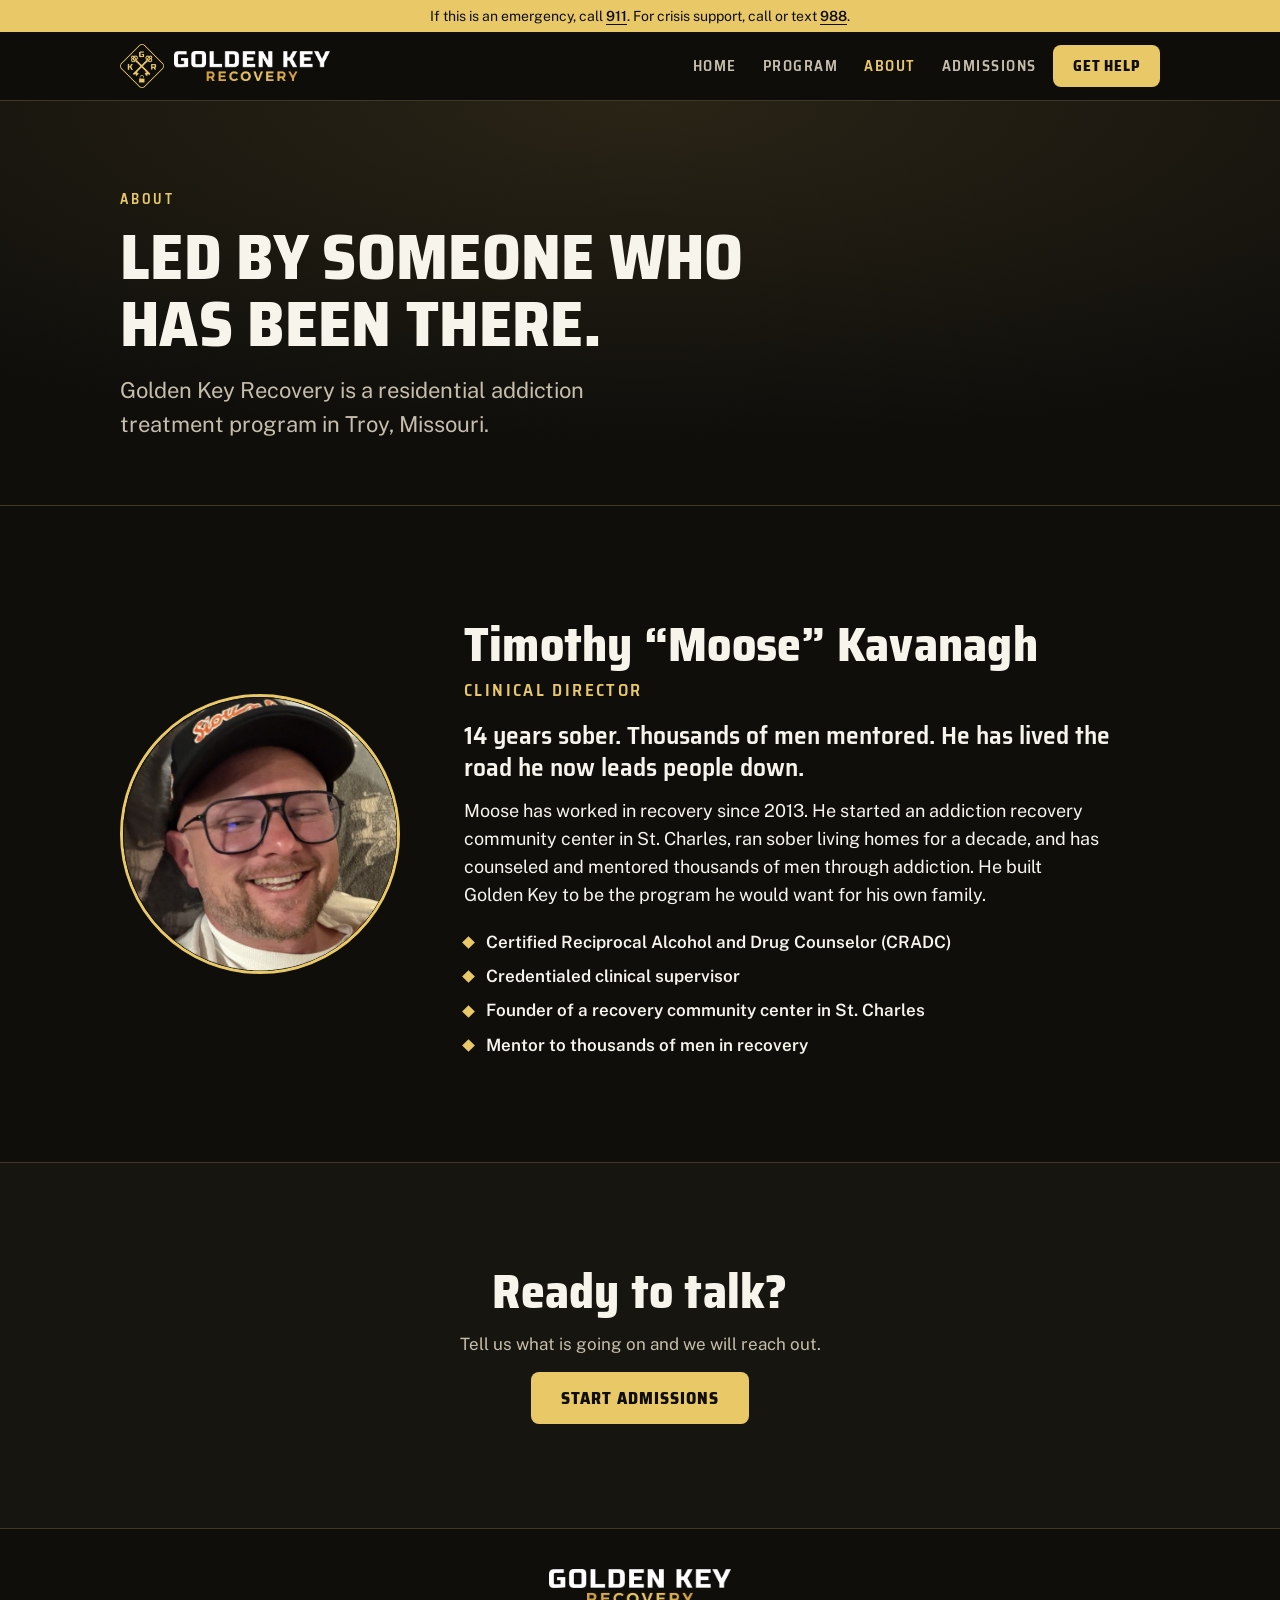
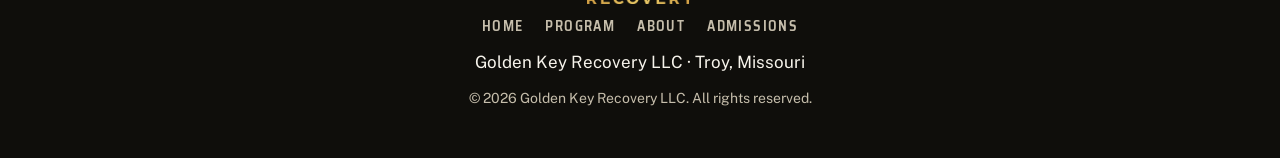
==== about.html @ 601ccec9 "About: center photo on face" ====
<!doctype html>
<html lang="en">
<head>
<meta charset="utf-8">
<meta name="viewport" content="width=device-width, initial-scale=1, viewport-fit=cover">
<title>About | Golden Key Recovery</title>
<meta name="description" content="Meet Timothy "Moose" Kavanagh, Clinical Director of Golden Key Recovery in Troy, Missouri.">
<!-- Preview build. Remove this robots tag at public launch. -->
<meta name="robots" content="noindex, nofollow">
<meta name="theme-color" content="#0F0E0B">
<link rel="icon" href="assets/favicon.png">
<link rel="stylesheet" href="css/style.css">
</head>
<body>

<a class="skip" href="#main">Skip to content</a>

<div class="strip">If this is an emergency, call <a href="tel:911">911</a>. For crisis support, call or text <a href="tel:988">988</a>.</div>

<header class="head">
  <div class="wrap head-row">
    <a class="brand" href="index.html" aria-label="Golden Key Recovery home">
      <img class="brand-mark" src="assets/mark.png" alt="" width="44" height="44">
      <img class="brand-word" src="assets/wordmark.png" alt="Golden Key Recovery" width="156" height="30">
    </a>
    <nav class="nav" aria-label="Main">
      <a href="index.html">Home</a>
      <a href="program.html">Program</a>
      <a href="about.html" aria-current="page">About</a>
      <a href="admissions.html">Admissions</a>
    </nav>
    <a class="btn btn-gold btn-sm head-cta" href="admissions.html">Get help</a>
  </div>
</header>

<main id="main">

<section class="page-top" aria-labelledby="page-title">
  <div class="wrap">
    <p class="label">About</p>
    <h1 id="page-title">Led by someone who has been there.</h1>
    <p class="lead">Golden Key Recovery is a residential addiction treatment program in Troy, Missouri.</p>
  </div>
</section>

<section class="band" aria-labelledby="h-about">
  <div class="wrap about">
    <img class="portrait" src="assets/moose-portrait.jpg" alt="Timothy &ldquo;Moose&rdquo; Kavanagh" width="280" height="280">
    <div class="about-text">
      <h2 id="h-about">Timothy &ldquo;Moose&rdquo; Kavanagh</h2>
      <p class="role">Clinical Director</p>
      <p class="bio-lead">14 years sober. Thousands of men mentored. He has lived the road he now leads people down.</p>
      <p>Moose has worked in recovery since 2013. He started an addiction recovery community center in St. Charles, ran sober living homes for a decade, and has counseled and mentored thousands of men through addiction. He built Golden Key to be the program he would want for his own family.</p>
      <ul class="creds">
        <li>Certified Reciprocal Alcohol and Drug Counselor (CRADC)</li>
        <li>Credentialed clinical supervisor</li>
        <li>Founder of a recovery community center in St. Charles</li>
        <li>Mentor to thousands of men in recovery</li>
      </ul>
    </div>
  </div>
</section>

<section class="band band-alt cta-band">
  <div class="wrap cta-inner">
    <h2>Ready to talk?</h2>
    <p>Tell us what is going on and we will reach out.</p>
    <a class="btn btn-gold" href="admissions.html">Start admissions</a>
  </div>
</section>

</main>

<footer class="foot">
  <div class="wrap foot-row">
    <img src="assets/wordmark.png" alt="Golden Key Recovery" width="182" height="35">
    <nav class="foot-nav" aria-label="Footer">
      <a href="index.html">Home</a>
      <a href="program.html">Program</a>
      <a href="about.html">About</a>
      <a href="admissions.html">Admissions</a>
    </nav>
    <p>Golden Key Recovery LLC &middot; Troy, Missouri</p>
    <p class="fine">&copy; 2026 Golden Key Recovery LLC. All rights reserved.</p>
  </div>
</footer>

<script src="js/main.js" defer></script>
</body>
</html>
---- css/style.css ----
/* Golden Key Recovery. Brand: black, gold, white. Saira Semi Condensed + Public Sans. */

@font-face{font-family:"Saira Semi Condensed";src:url("../assets/fonts/saira-semi-condensed-latin-600-normal.woff2") format("woff2");font-weight:600;font-display:swap}
@font-face{font-family:"Saira Semi Condensed";src:url("../assets/fonts/saira-semi-condensed-latin-800-normal.woff2") format("woff2");font-weight:800;font-display:swap}
@font-face{font-family:"Public Sans";src:url("../assets/fonts/public-sans-latin-400-normal.woff2") format("woff2");font-weight:400;font-display:swap}
@font-face{font-family:"Public Sans";src:url("../assets/fonts/public-sans-latin-600-normal.woff2") format("woff2");font-weight:600;font-display:swap}

:root{
  --bg:#0F0E0B; --bg-alt:#17150F; --panel:#1D1A13;
  --fg:#F7F4EC; --muted:#C6BEAC; --line:#3F3829;
  --gold:#E8C867; --gold-deep:#CF9C40; --on-gold:#0F0E0B;
  --error:#FFB4A8;
  --display:"Saira Semi Condensed","Arial Narrow",Arial,sans-serif;
  --text:"Public Sans",-apple-system,"Segoe UI",Roboto,Arial,sans-serif;
  color-scheme:dark;
}

*,*::before,*::after{box-sizing:border-box}
html{scroll-behavior:smooth;scroll-padding-top:84px;-webkit-text-size-adjust:100%}
body{margin:0;background:var(--bg);color:var(--fg);font-family:var(--text);font-size:1.0625rem;line-height:1.55;-webkit-font-smoothing:antialiased}
h1,h2,h3,p,ul{margin:0}
ul{padding:0;list-style:none}
img{max-width:100%;height:auto;display:block}
a{color:inherit;text-underline-offset:.18em}
:focus-visible{outline:3px solid var(--gold);outline-offset:3px;border-radius:4px}

.wrap{width:100%;max-width:1080px;margin-inline:auto;padding-inline:max(20px,env(safe-area-inset-left,0px)) max(20px,env(safe-area-inset-right,0px))}
.skip{position:absolute;left:-9999px}
.skip:focus{left:12px;top:12px;z-index:50;background:var(--gold);color:var(--on-gold);padding:8px 12px;border-radius:6px}

.label{font-family:var(--display);font-weight:600;font-size:.875rem;letter-spacing:.2em;text-transform:uppercase;color:var(--gold)}
h1,h2,h3{font-family:var(--display);font-weight:800;line-height:1.05;letter-spacing:.005em;text-wrap:balance}
h1{font-size:clamp(2.6rem,8vw,5rem);text-transform:uppercase}
h2{font-size:clamp(1.9rem,5vw,3rem);margin-top:10px}
h3{font-size:1.375rem;font-weight:600}

/* Buttons */
.btn{display:inline-flex;align-items:center;justify-content:center;min-height:52px;padding:0 28px;border-radius:8px;border:2px solid transparent;font-family:var(--display);font-weight:800;font-size:1.0625rem;letter-spacing:.06em;text-transform:uppercase;text-decoration:none;cursor:pointer;transition:background .15s,color .15s,border-color .15s}
.btn-gold{background:var(--gold);color:var(--on-gold)}
.btn-gold:hover{background:#F2D98A}
.btn-line{border-color:var(--gold);color:var(--gold)}
.btn-line:hover{background:var(--gold);color:var(--on-gold)}
.btn-sm{min-height:42px;padding:0 18px;font-size:.9375rem}
.btn-wide{width:100%}

/* Top strip and header */
.strip{background:var(--gold);color:var(--on-gold);text-align:center;font-size:.875rem;line-height:1.3;padding:7px 16px}
.strip a{font-weight:600}
.head{position:sticky;top:0;z-index:20;background:rgba(15,14,11,.92);backdrop-filter:blur(8px);border-bottom:1px solid var(--line)}
.head-row{display:flex;align-items:center;gap:16px;min-height:68px}
.brand{display:flex;align-items:center;gap:10px;text-decoration:none;margin-right:auto}
.brand-mark{width:44px;height:44px}
.brand-word{width:156px}
.nav{display:flex;gap:26px}
.nav a{font-family:var(--display);font-weight:600;letter-spacing:.1em;text-transform:uppercase;font-size:.9375rem;text-decoration:none;color:var(--muted)}
.nav a:hover{color:var(--gold)}

/* Hero */
.hero{position:relative;isolation:isolate;display:grid;place-items:center;min-height:min(86vh,820px);padding-block:72px;overflow:hidden;text-align:center;
  background:radial-gradient(120% 90% at 50% 0%,#2A2416 0%,var(--bg) 62%)}
.hero-media,.hero-tint{position:absolute;inset:0;z-index:-1}
.hero-media{display:none}
.hero-video{width:100%;height:100%;object-fit:cover}
.hero[data-video="on"] .hero-media{display:block}
.hero[data-video="on"] .hero-tint{background:linear-gradient(180deg,rgba(15,14,11,.62) 0%,rgba(15,14,11,.5) 45%,rgba(15,14,11,.88) 100%)}
.hero-inner{display:flex;flex-direction:column;align-items:center;gap:18px}
.hero-mark{width:132px;height:132px;margin-bottom:6px}
.lead{font-size:clamp(1.125rem,2.4vw,1.375rem);color:var(--fg);max-width:34ch;text-wrap:balance}
.cta{display:flex;flex-wrap:wrap;gap:12px;justify-content:center;margin-top:10px}

/* Bands */
.band{padding-block:clamp(56px,9vw,104px);border-top:1px solid var(--line)}
.band-alt{background:var(--bg-alt)}

.cards{display:grid;grid-template-columns:repeat(3,1fr);gap:18px;margin-top:36px}
.card{background:var(--panel);border:1px solid var(--line);border-radius:12px;padding:26px 24px 28px}
.num{font-family:var(--display);font-weight:800;font-size:.9375rem;letter-spacing:.14em;color:var(--gold)}
.card h3{margin:10px 0 8px}
.card p{color:var(--muted)}

/* About */
.about{display:grid;grid-template-columns:280px 1fr;gap:clamp(28px,5vw,64px);align-items:center}
.portrait{width:280px;height:280px;border-radius:50%;object-fit:cover;border:3px solid var(--gold)}
.role{font-family:var(--display);font-weight:600;letter-spacing:.14em;text-transform:uppercase;color:var(--gold);margin:6px 0 16px}
.about-text p:not(.label):not(.role){color:var(--muted);max-width:58ch}
.creds{margin-top:20px;display:grid;gap:8px}
.creds li{position:relative;padding-left:22px}
.creds li::before{content:"";position:absolute;left:0;top:.55em;width:9px;height:9px;background:var(--gold);transform:rotate(45deg)}

/* Form */
.form-wrap{display:grid;grid-template-columns:1fr 1.25fr;gap:clamp(28px,5vw,64px);align-items:start}
.form-head p:not(.label){color:var(--muted);margin-top:14px;max-width:40ch}
.form{background:var(--panel);border:1px solid var(--line);border-radius:14px;padding:clamp(20px,3.5vw,32px);display:grid;gap:18px}
.row{display:grid;grid-template-columns:1fr 1fr;gap:16px}
.field{display:grid;gap:6px;min-width:0}
label{font-weight:600;font-size:.9375rem}
.opt{font-weight:400;color:var(--muted)}
input,select,textarea{width:100%;min-height:50px;padding:12px 14px;background:var(--bg);color:var(--fg);border:1.5px solid var(--line);border-radius:8px;font:inherit;font-size:1rem}
textarea{resize:vertical;min-height:108px}
select{appearance:none;-webkit-appearance:none;padding-right:40px;background-image:linear-gradient(45deg,transparent 50%,var(--gold) 50%),linear-gradient(135deg,var(--gold) 50%,transparent 50%);background-position:calc(100% - 20px) 55%,calc(100% - 14px) 55%;background-size:6px 6px;background-repeat:no-repeat}
input:focus,select:focus,textarea:focus{outline:none;border-color:var(--gold);box-shadow:0 0 0 3px rgba(232,200,103,.25)}
.invalid{border-color:var(--error)}
.form-error{color:var(--error);font-size:.9375rem}
.fine{font-size:.875rem;color:var(--muted)}
.form .fine{text-align:center}
[hidden]{display:none !important}

.done{background:var(--panel);border:1px solid var(--gold);border-radius:14px;padding:clamp(28px,5vw,48px);text-align:center;display:grid;justify-items:center;gap:14px}
.done h3{font-size:1.875rem;font-weight:800}
.done p{color:var(--muted);max-width:44ch}

/* Footer */
.foot{border-top:1px solid var(--line);padding-block:40px 48px;padding-bottom:max(48px,env(safe-area-inset-bottom,0px))}
.foot-row{display:grid;justify-items:center;gap:12px;text-align:center}
.foot img{width:182px}

/* Small screens */
@media (max-width:820px){
  .cards{grid-template-columns:1fr}
  .about{grid-template-columns:1fr;justify-items:center;text-align:center}
  .about-text p:not(.label):not(.role){margin-inline:auto}
  .creds{justify-items:start;width:fit-content;margin-inline:auto;text-align:left}
  .portrait{width:220px;height:220px}
  .form-wrap{grid-template-columns:1fr}
}
@media (max-width:560px){
  .nav{display:none}
  .brand-word{width:128px}
  .row{grid-template-columns:1fr}
  .hero{min-height:auto;padding-block:56px 64px}
  .hero-mark{width:104px;height:104px}
  .cta{width:100%}
  .cta .btn{width:100%}
}
@media (prefers-reduced-motion:reduce){
  html{scroll-behavior:auto}
  .btn{transition:none}
}

/* Multi-page additions */
.nav a[aria-current="page"]{color:var(--gold)}
.page-top{padding-block:clamp(48px,8vw,88px) clamp(40px,6vw,64px);background:radial-gradient(120% 120% at 50% 0%,#2A2416 0%,var(--bg) 70%)}
.page-top h1{font-size:clamp(2.2rem,6.5vw,4rem);margin-top:12px}
.page-top .lead{margin-top:16px;max-width:46ch;color:var(--muted)}

.tiles{display:grid;grid-template-columns:repeat(3,1fr);gap:18px}
.tile{display:flex;flex-direction:column;gap:10px;height:100%;background:var(--panel);border:1px solid var(--line);border-radius:12px;padding:28px 24px;text-decoration:none;transition:border-color .15s,transform .15s}
.tile:hover{border-color:var(--gold);transform:translateY(-3px)}
.tile h2{font-size:1.75rem;margin:0}
.tile p{color:var(--muted)}
.go{margin-top:auto;padding-top:14px;font-family:var(--display);font-weight:800;letter-spacing:.08em;text-transform:uppercase;color:var(--gold)}

.split{display:grid;grid-template-columns:1fr 1fr;gap:clamp(28px,5vw,64px);align-items:start}
.creds.big{margin-top:6px;gap:14px;font-size:1.125rem}

.cta-inner{display:grid;justify-items:center;text-align:center;gap:14px}
.cta-inner p{color:var(--muted)}
.cta-inner h2{margin:0}

.form-wrap{grid-template-columns:1fr 1.5fr}
.steps{list-style:none;padding:0;margin:0;display:grid;gap:26px}
.steps h3{margin:6px 0 4px}
.steps p{color:var(--muted)}

.foot-nav{display:flex;flex-wrap:wrap;justify-content:center;gap:8px 22px}
.foot-nav a{font-family:var(--display);font-weight:600;letter-spacing:.1em;text-transform:uppercase;font-size:.875rem;text-decoration:none;color:var(--muted)}
.foot-nav a:hover{color:var(--gold)}

@media (max-width:820px){
  .tiles{grid-template-columns:1fr}
  .split{grid-template-columns:1fr}
  .form-wrap{grid-template-columns:1fr}
}
@media (max-width:700px){
  .head-row{flex-wrap:wrap;padding-block:10px 0;row-gap:6px}
  .nav{display:flex;order:3;width:100%;justify-content:space-between;gap:8px;border-top:1px solid var(--line);padding-block:10px}
  .nav a{font-size:.875rem;letter-spacing:.06em;padding-block:4px}
}
@media (prefers-reduced-motion:reduce){.tile{transition:none}.tile:hover{transform:none}}

/* Hero video */
.hero[data-video="on"]{background:var(--bg)}
.hero[data-video="on"] .hero-tint{background:linear-gradient(180deg,rgba(15,14,11,.66) 0%,rgba(15,14,11,.58) 50%,rgba(15,14,11,.9) 100%)}
.hero[data-video="on"] h1,.hero[data-video="on"] .lead,.hero[data-video="on"] .label{text-shadow:0 2px 18px rgba(0,0,0,.75)}
.hero-note{display:none}
.hero[data-video="on"] .hero-note{display:block;position:absolute;right:16px;bottom:12px;margin:0;font-size:.75rem;letter-spacing:.04em;color:var(--muted);background:rgba(15,14,11,.6);padding:3px 9px;border-radius:999px}

/* About: stronger bio */
.bio-lead{font-family:var(--display);font-weight:600;font-size:clamp(1.3rem,2.6vw,1.6rem);line-height:1.25;color:var(--fg) !important;margin-bottom:14px}
.about-text p:not(.label):not(.role):not(.bio-lead){color:var(--fg);font-size:1.125rem}
.creds li{font-weight:600}
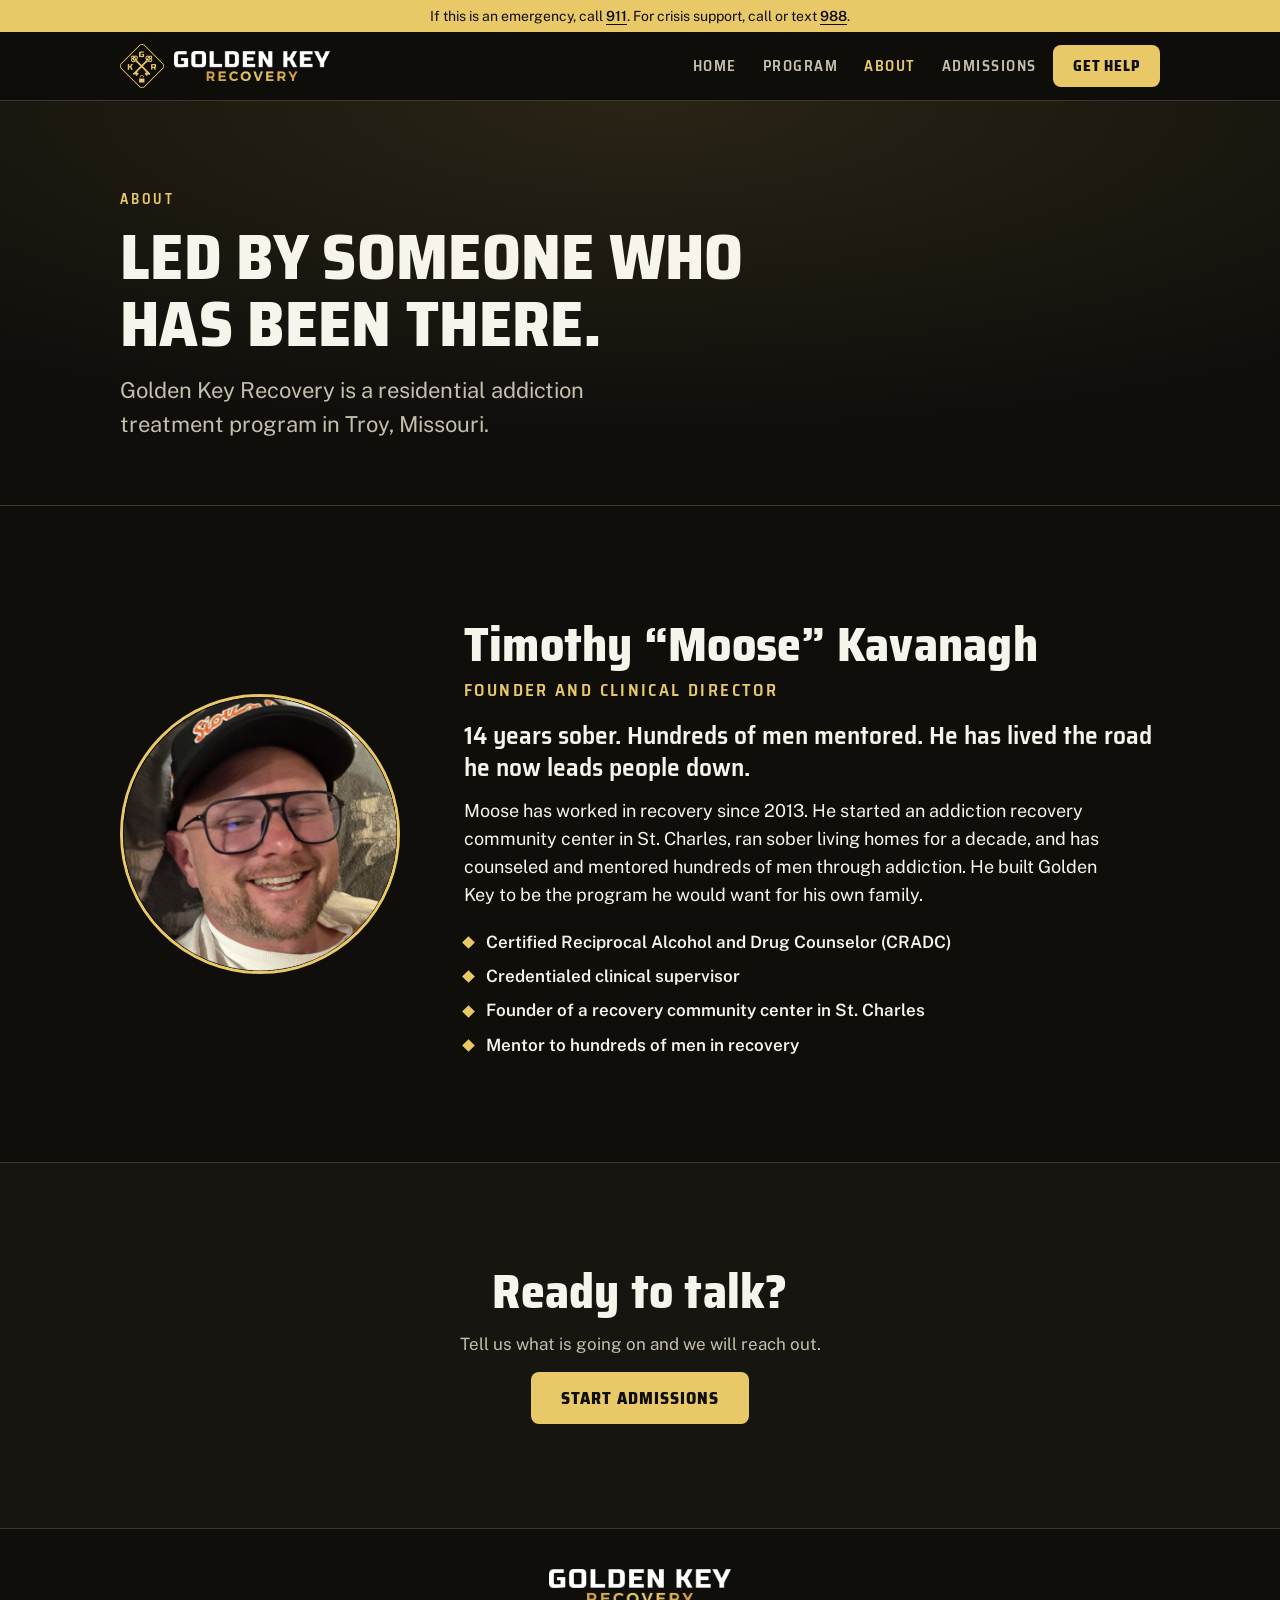
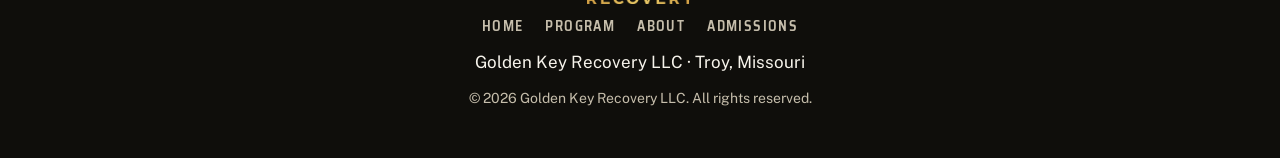
==== commit 141555bd: "Title: Founder and Clinical Director; mentoring claim to hundreds" ====
--- a/about.html
+++ b/about.html
@@ -4,7 +4,7 @@
 <meta charset="utf-8">
 <meta name="viewport" content="width=device-width, initial-scale=1, viewport-fit=cover">
 <title>About | Golden Key Recovery</title>
-<meta name="description" content="Meet Timothy "Moose" Kavanagh, Clinical Director of Golden Key Recovery in Troy, Missouri.">
+<meta name="description" content="Meet Timothy "Moose" Kavanagh, Founder and Clinical Director of Golden Key Recovery in Troy, Missouri.">
 <!-- Preview build. Remove this robots tag at public launch. -->
 <meta name="robots" content="noindex, nofollow">
 <meta name="theme-color" content="#0F0E0B">
@@ -48,14 +48,14 @@
     <img class="portrait" src="assets/moose-portrait.jpg" alt="Timothy &ldquo;Moose&rdquo; Kavanagh" width="280" height="280">
     <div class="about-text">
       <h2 id="h-about">Timothy &ldquo;Moose&rdquo; Kavanagh</h2>
-      <p class="role">Clinical Director</p>
-      <p class="bio-lead">14 years sober. Thousands of men mentored. He has lived the road he now leads people down.</p>
-      <p>Moose has worked in recovery since 2013. He started an addiction recovery community center in St. Charles, ran sober living homes for a decade, and has counseled and mentored thousands of men through addiction. He built Golden Key to be the program he would want for his own family.</p>
+      <p class="role">Founder and Clinical Director</p>
+      <p class="bio-lead">14 years sober. Hundreds of men mentored. He has lived the road he now leads people down.</p>
+      <p>Moose has worked in recovery since 2013. He started an addiction recovery community center in St. Charles, ran sober living homes for a decade, and has counseled and mentored hundreds of men through addiction. He built Golden Key to be the program he would want for his own family.</p>
       <ul class="creds">
         <li>Certified Reciprocal Alcohol and Drug Counselor (CRADC)</li>
         <li>Credentialed clinical supervisor</li>
         <li>Founder of a recovery community center in St. Charles</li>
-        <li>Mentor to thousands of men in recovery</li>
+        <li>Mentor to hundreds of men in recovery</li>
       </ul>
     </div>
   </div>
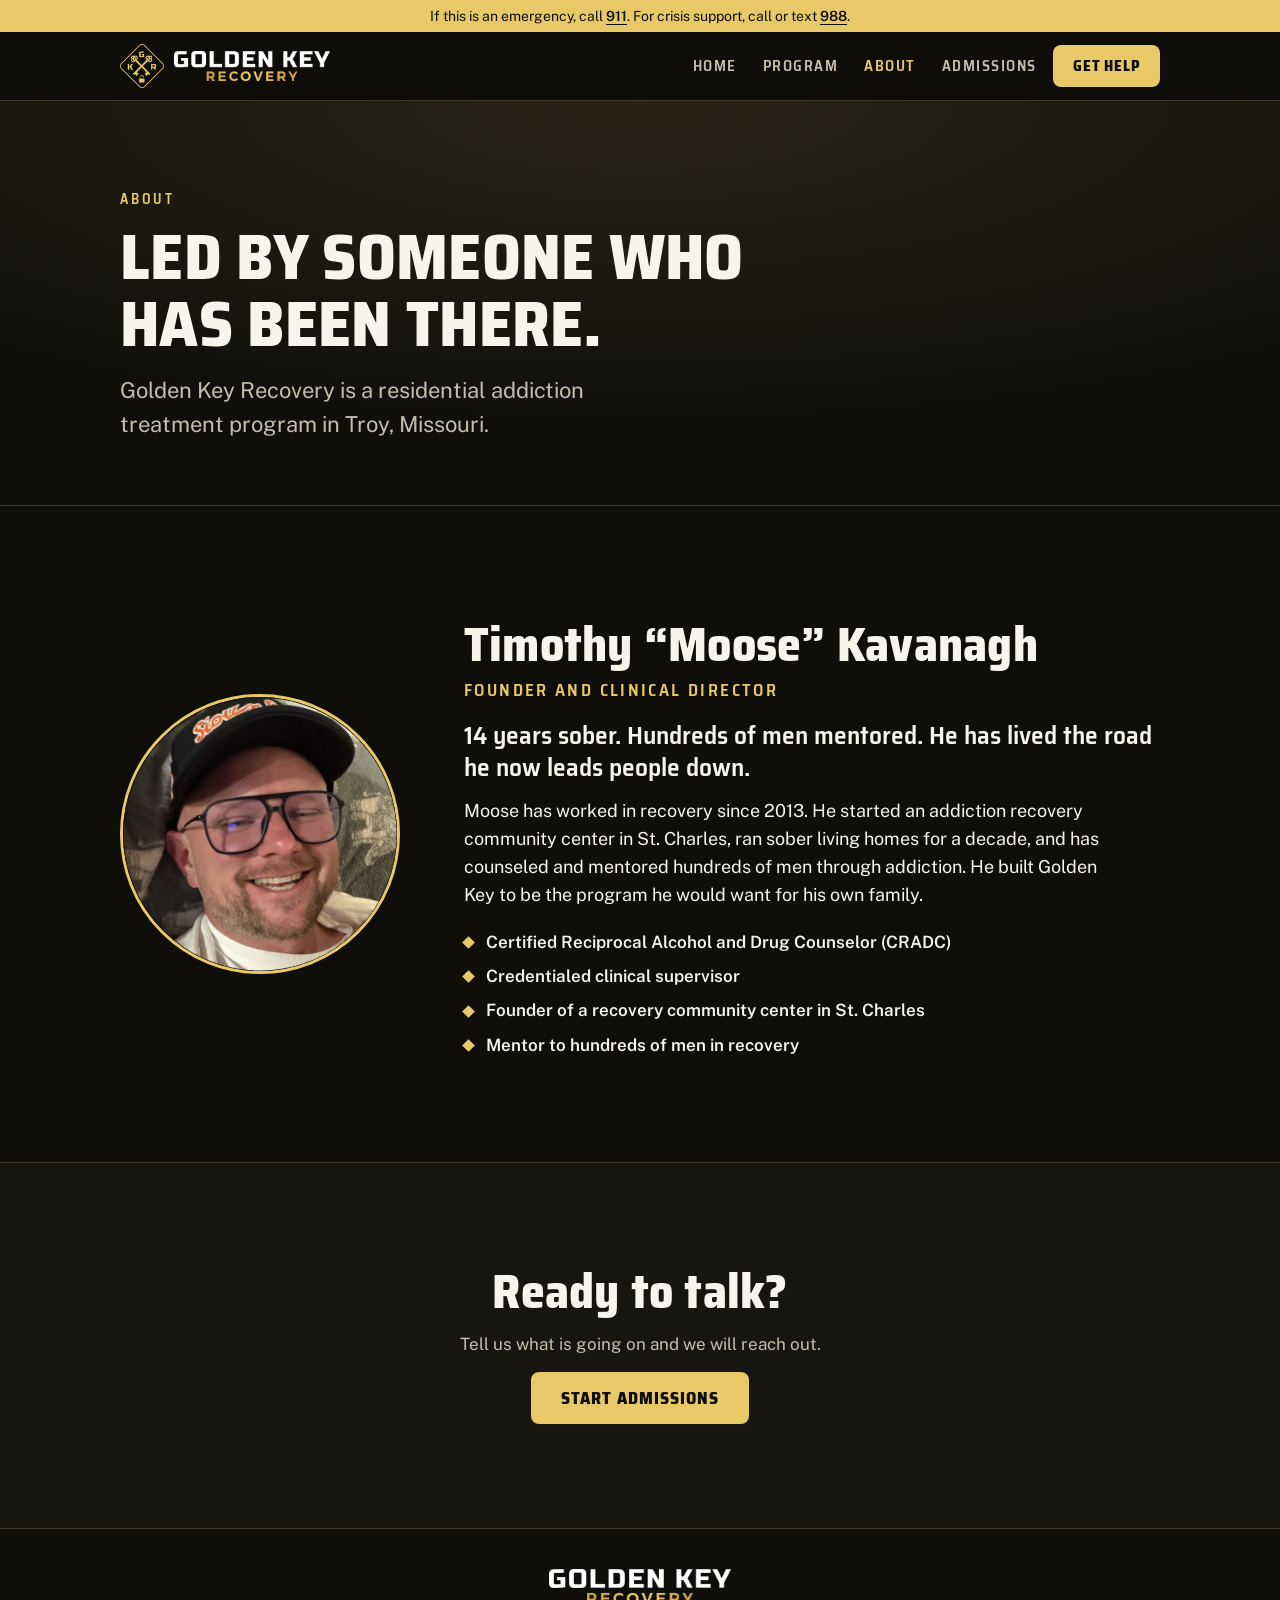
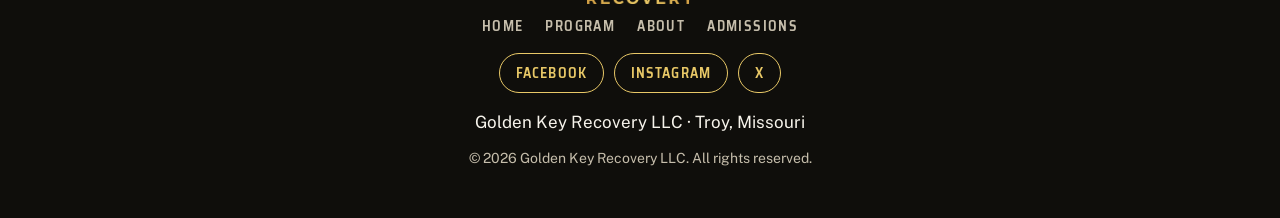
==== commit 12a00e64: "Add social links to footer and signature" ====
--- a/about.html
+++ b/about.html
@@ -4,7 +4,7 @@
 <meta charset="utf-8">
 <meta name="viewport" content="width=device-width, initial-scale=1, viewport-fit=cover">
 <title>About | Golden Key Recovery</title>
-<meta name="description" content="Meet Timothy "Moose" Kavanagh, Founder and Clinical Director of Golden Key Recovery in Troy, Missouri.">
+<meta name="description" content="Meet Timothy Kavanagh, Founder and Clinical Director of Golden Key Recovery in Troy, Missouri.">
 <!-- Preview build. Remove this robots tag at public launch. -->
 <meta name="robots" content="noindex, nofollow">
 <meta name="theme-color" content="#0F0E0B">
@@ -80,6 +80,11 @@
       <a href="about.html">About</a>
       <a href="admissions.html">Admissions</a>
     </nav>
+    <ul class="social" aria-label="Social media">
+      <li><a href="https://www.facebook.com/GoldenKeyRecovery" target="_blank" rel="noopener">Facebook</a></li>
+      <li><a href="https://www.instagram.com/GoldenKeyRecovery" target="_blank" rel="noopener">Instagram</a></li>
+      <li><a href="https://x.com/GKRecovery" target="_blank" rel="noopener">X</a></li>
+    </ul>
     <p>Golden Key Recovery LLC &middot; Troy, Missouri</p>
     <p class="fine">&copy; 2026 Golden Key Recovery LLC. All rights reserved.</p>
   </div>
--- a/css/style.css
+++ b/css/style.css
@@ -189,3 +189,8 @@
 .bio-lead{font-family:var(--display);font-weight:600;font-size:clamp(1.3rem,2.6vw,1.6rem);line-height:1.25;color:var(--fg) !important;margin-bottom:14px}
 .about-text p:not(.label):not(.role):not(.bio-lead){color:var(--fg);font-size:1.125rem}
 .creds li{font-weight:600}
+
+/* Footer social links */
+.social{display:flex;flex-wrap:wrap;justify-content:center;gap:10px;margin:4px 0}
+.social a{display:inline-flex;align-items:center;min-height:40px;padding:0 16px;border:1.5px solid var(--gold);border-radius:999px;font-family:var(--display);font-weight:600;letter-spacing:.08em;text-transform:uppercase;font-size:.875rem;text-decoration:none;color:var(--gold)}
+.social a:hover{background:var(--gold);color:var(--on-gold)}
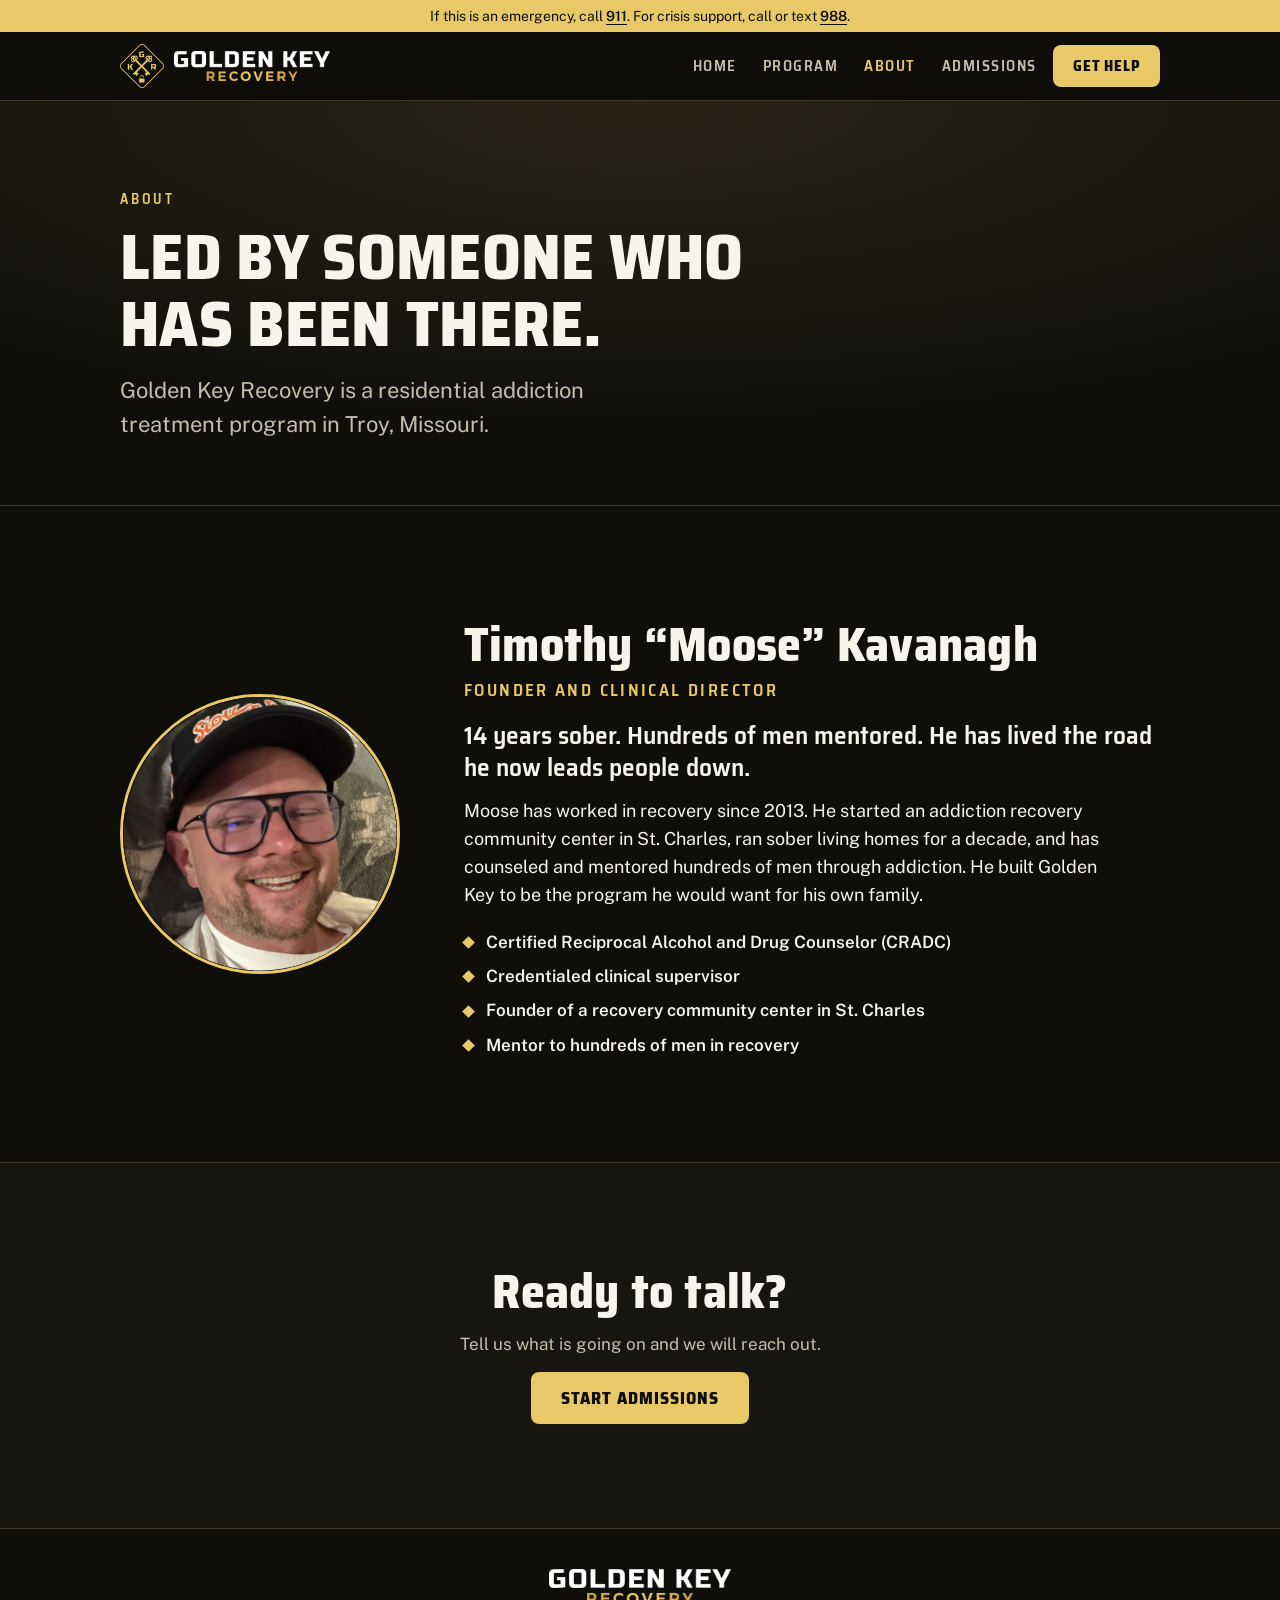
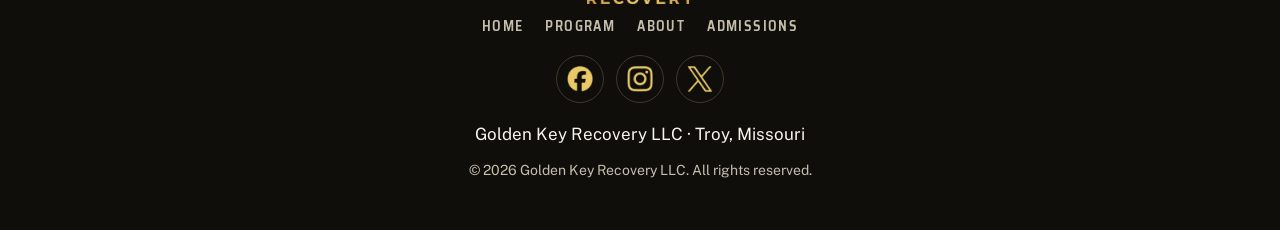
==== commit 89d66224: "Social icons in footer and signature" ====
--- a/about.html
+++ b/about.html
@@ -81,9 +81,9 @@
       <a href="admissions.html">Admissions</a>
     </nav>
     <ul class="social" aria-label="Social media">
-      <li><a href="https://www.facebook.com/GoldenKeyRecovery" target="_blank" rel="noopener">Facebook</a></li>
-      <li><a href="https://www.instagram.com/GoldenKeyRecovery" target="_blank" rel="noopener">Instagram</a></li>
-      <li><a href="https://x.com/GKRecovery" target="_blank" rel="noopener">X</a></li>
+      <li><a href="https://www.facebook.com/GoldenKeyRecovery" target="_blank" rel="noopener" aria-label="Facebook"><img src="assets/icon-facebook-gold.png" alt="" width="26" height="26"></a></li>
+      <li><a href="https://www.instagram.com/GoldenKeyRecovery" target="_blank" rel="noopener" aria-label="Instagram"><img src="assets/icon-instagram-gold.png" alt="" width="26" height="26"></a></li>
+      <li><a href="https://x.com/GKRecovery" target="_blank" rel="noopener" aria-label="X"><img src="assets/icon-x-gold.png" alt="" width="26" height="26"></a></li>
     </ul>
     <p>Golden Key Recovery LLC &middot; Troy, Missouri</p>
     <p class="fine">&copy; 2026 Golden Key Recovery LLC. All rights reserved.</p>
--- a/css/style.css
+++ b/css/style.css
@@ -191,6 +191,7 @@
 .creds li{font-weight:600}
 
 /* Footer social links */
-.social{display:flex;flex-wrap:wrap;justify-content:center;gap:10px;margin:4px 0}
-.social a{display:inline-flex;align-items:center;min-height:40px;padding:0 16px;border:1.5px solid var(--gold);border-radius:999px;font-family:var(--display);font-weight:600;letter-spacing:.08em;text-transform:uppercase;font-size:.875rem;text-decoration:none;color:var(--gold)}
-.social a:hover{background:var(--gold);color:var(--on-gold)}
+.social{display:flex;flex-wrap:wrap;justify-content:center;gap:12px;margin:6px 0}
+.social a{display:grid;place-items:center;width:48px;height:48px;border:1.5px solid var(--line);border-radius:50%;transition:border-color .15s,background .15s}
+.social a:hover{border-color:var(--gold);background:rgba(232,200,103,.12)}
+.social img{width:26px;height:26px}
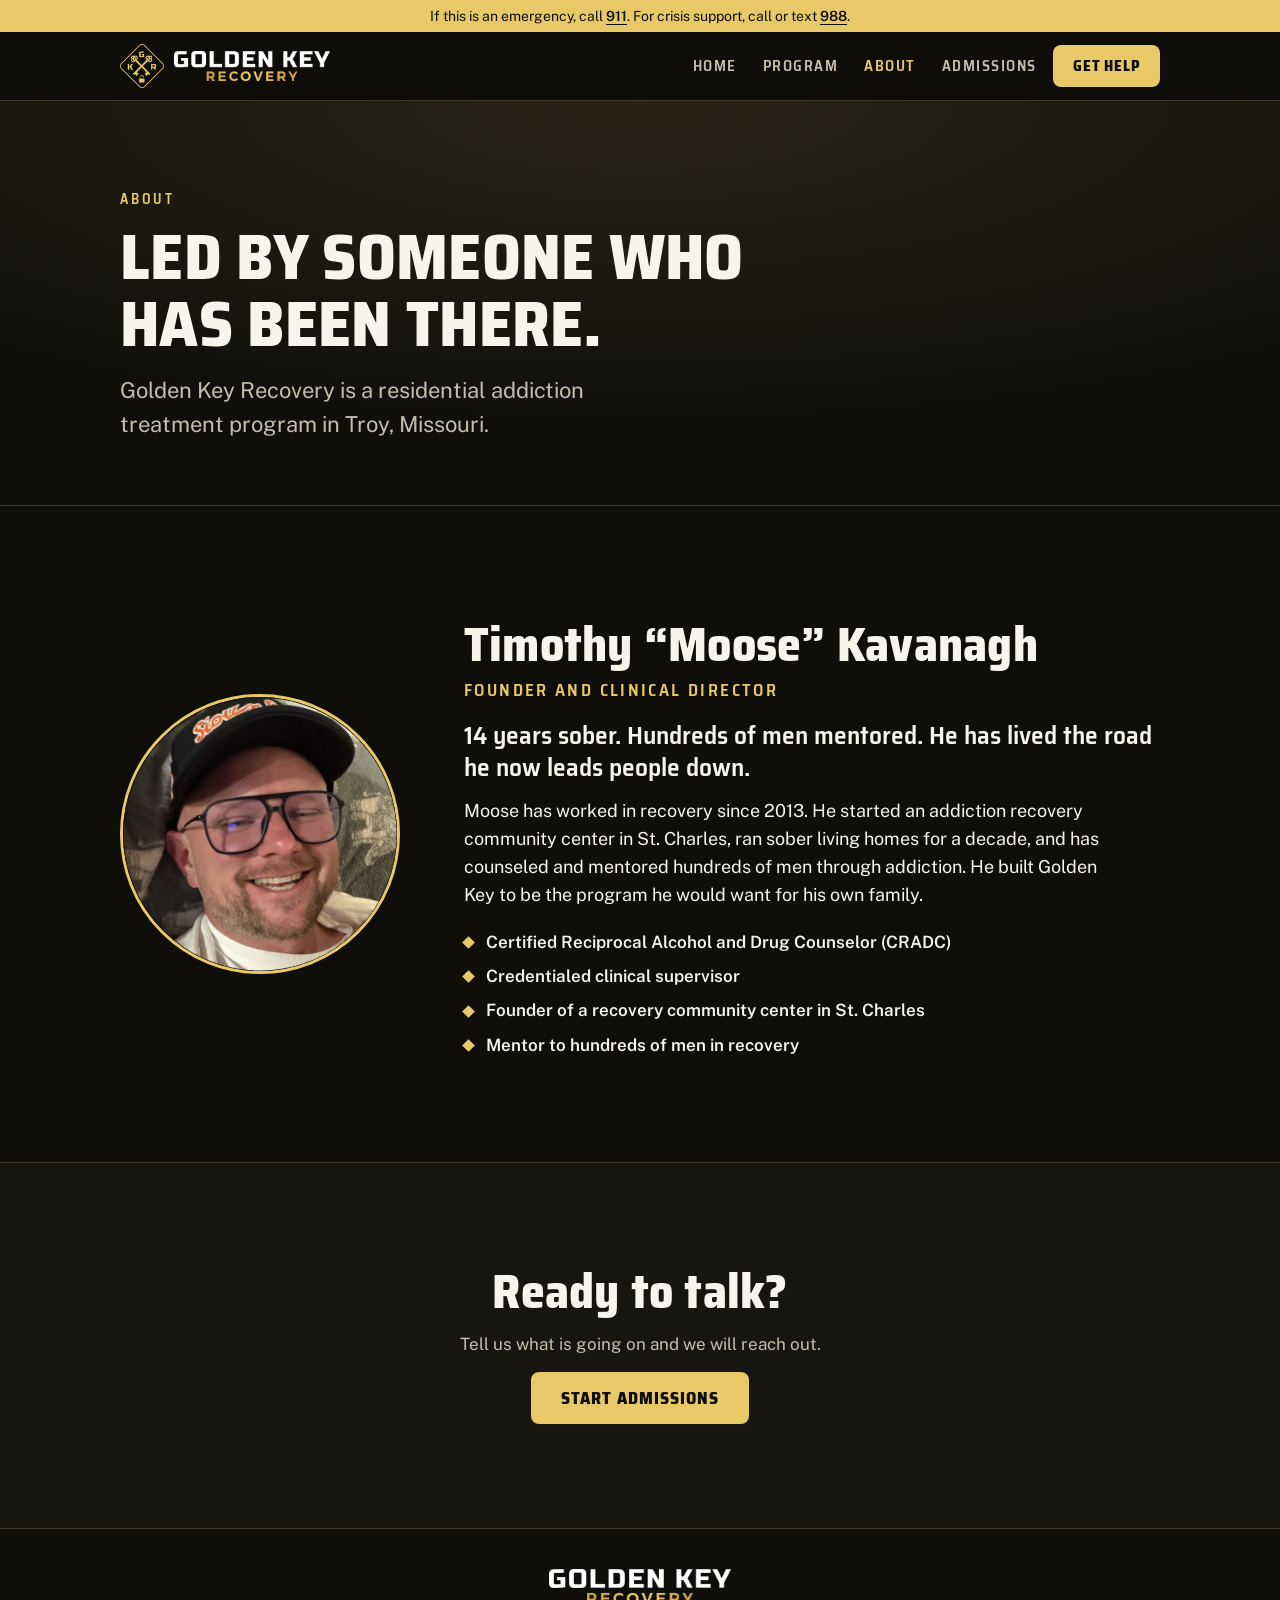
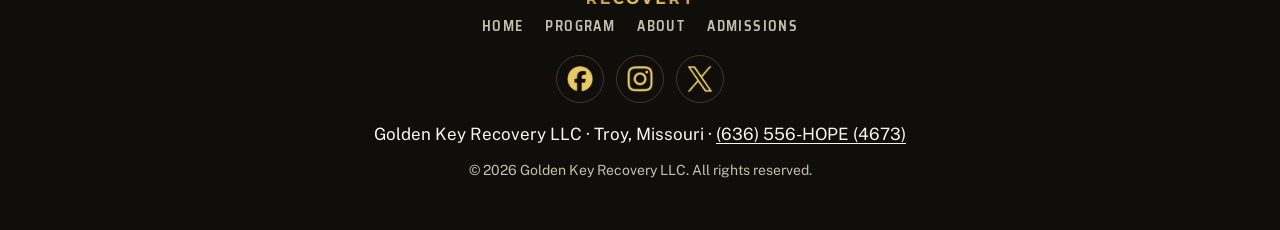
==== commit 42531dc6: "Add (636) 556-HOPE phone number to footers, admissions page and email signature Co-Authored-By: Clau" ====
--- a/about.html
+++ b/about.html
@@ -5,6 +5,19 @@
 <meta name="viewport" content="width=device-width, initial-scale=1, viewport-fit=cover">
 <title>About | Golden Key Recovery</title>
 <meta name="description" content="Meet Timothy Kavanagh, Founder and Clinical Director of Golden Key Recovery in Troy, Missouri.">
+<meta property="og:type" content="website">
+<meta property="og:site_name" content="Golden Key Recovery">
+<meta property="og:title" content="About | Golden Key Recovery">
+<meta property="og:description" content="Meet Timothy Kavanagh, Founder and Clinical Director of Golden Key Recovery in Troy, Missouri.">
+<meta property="og:url" content="https://goldenkeyrecovery.com/about.html">
+<meta property="og:image" content="https://goldenkeyrecovery.com/assets/share.jpg">
+<meta property="og:image:width" content="1200">
+<meta property="og:image:height" content="630">
+<meta property="og:image:alt" content="Golden Key Recovery logo">
+<meta name="twitter:card" content="summary_large_image">
+<meta name="twitter:image" content="https://goldenkeyrecovery.com/assets/share.jpg">
+<link rel="canonical" href="https://goldenkeyrecovery.com/about.html">
+<link rel="apple-touch-icon" href="assets/profile-logo.png">
 <!-- Preview build. Remove this robots tag at public launch. -->
 <meta name="robots" content="noindex, nofollow">
 <meta name="theme-color" content="#0F0E0B">
@@ -85,7 +98,7 @@
       <li><a href="https://www.instagram.com/GoldenKeyRecovery" target="_blank" rel="noopener" aria-label="Instagram"><img src="assets/icon-instagram-gold.png" alt="" width="26" height="26"></a></li>
       <li><a href="https://x.com/GKRecovery" target="_blank" rel="noopener" aria-label="X"><img src="assets/icon-x-gold.png" alt="" width="26" height="26"></a></li>
     </ul>
-    <p>Golden Key Recovery LLC &middot; Troy, Missouri</p>
+    <p>Golden Key Recovery LLC &middot; Troy, Missouri &middot; <a href="tel:+16365564673">(636) 556-HOPE (4673)</a></p>
     <p class="fine">&copy; 2026 Golden Key Recovery LLC. All rights reserved.</p>
   </div>
 </footer>
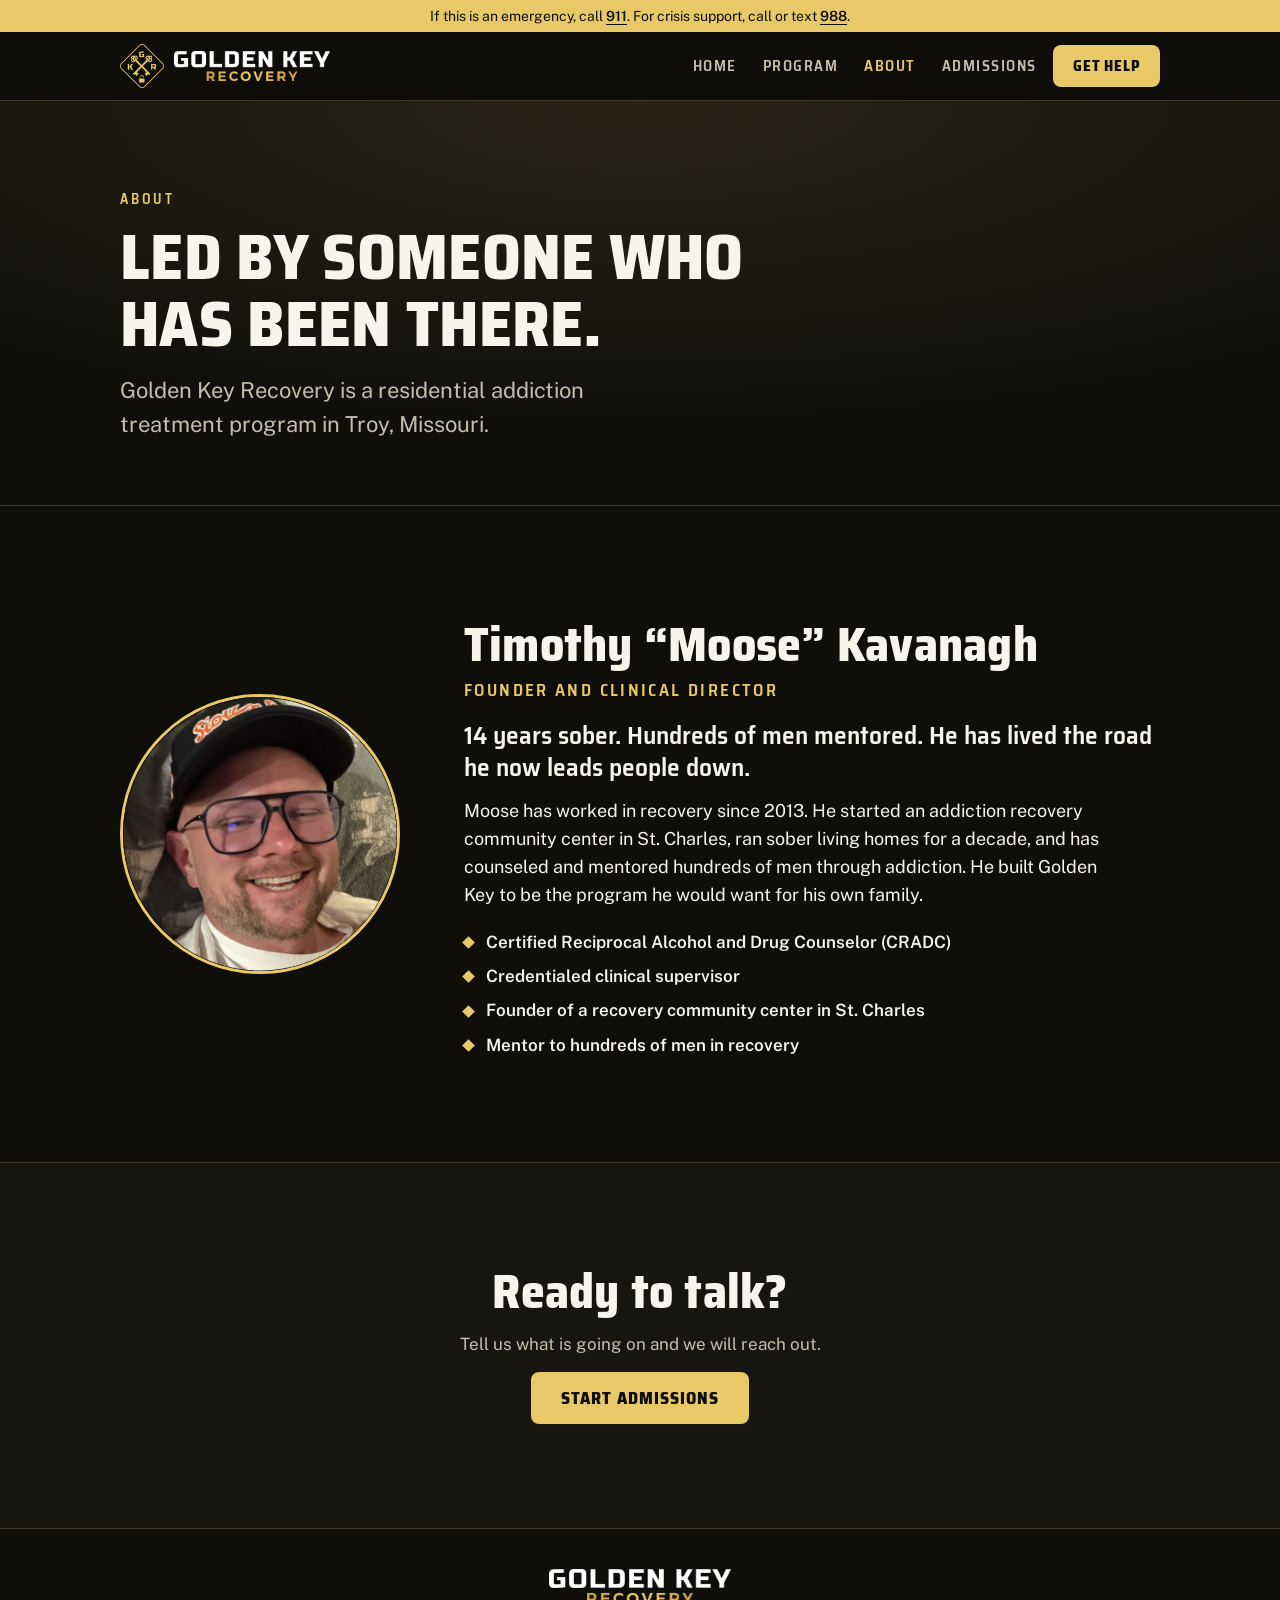
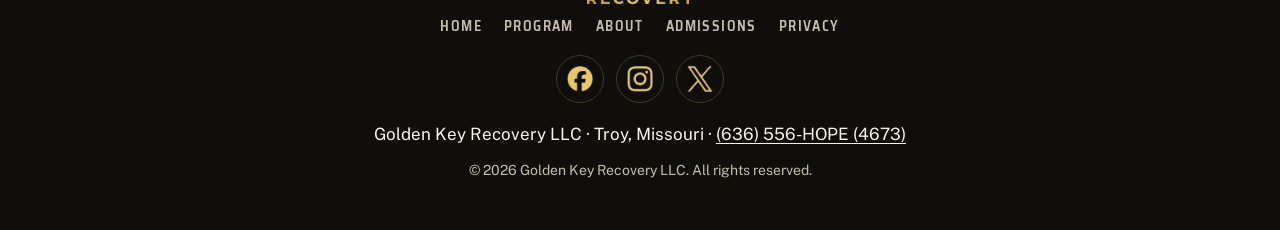
==== commit 5d863687: "Add privacy policy page, footer links and text-message consent checkbox Co-Authored-By: Claude Fable" ====
--- a/about.html
+++ b/about.html
@@ -92,6 +92,7 @@
       <a href="program.html">Program</a>
       <a href="about.html">About</a>
       <a href="admissions.html">Admissions</a>
+      <a href="privacy.html">Privacy</a>
     </nav>
     <ul class="social" aria-label="Social media">
       <li><a href="https://www.facebook.com/GoldenKeyRecovery" target="_blank" rel="noopener" aria-label="Facebook"><img src="assets/icon-facebook-gold.png" alt="" width="26" height="26"></a></li>
--- a/css/style.css
+++ b/css/style.css
@@ -195,3 +195,12 @@
 .social a{display:grid;place-items:center;width:48px;height:48px;border:1.5px solid var(--line);border-radius:50%;transition:border-color .15s,background .15s}
 .social a:hover{border-color:var(--gold);background:rgba(232,200,103,.12)}
 .social img{width:26px;height:26px}
+
+/* Privacy policy and form consent */
+.policy{max-width:70ch}
+.policy h2{font-size:1.5rem;margin-top:36px}
+.policy p,.policy ul{margin-top:12px;color:var(--muted)}
+.policy ul{padding-left:1.25em;display:grid;gap:6px}
+.policy a{color:var(--gold)}
+.check{display:grid;grid-template-columns:auto 1fr;gap:10px;align-items:start;font-size:.875rem;line-height:1.45;color:var(--muted)}
+.check input{width:20px;height:20px;margin-top:2px;accent-color:var(--gold)}
